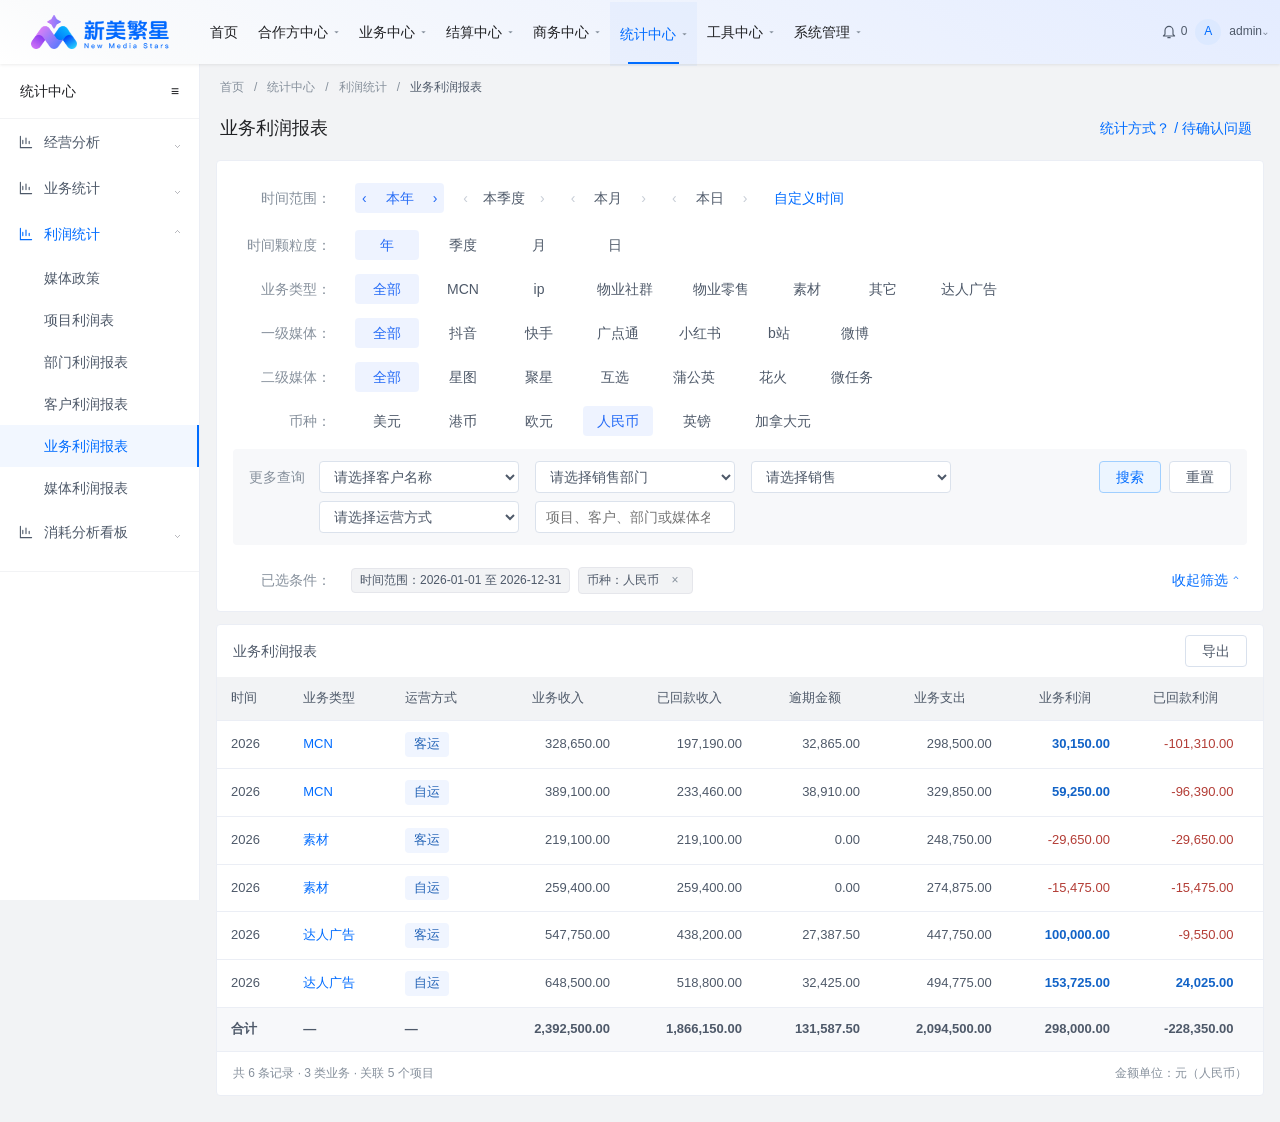
==== profit-business.html @ 264eed85 "Add files via upload" ====
<!DOCTYPE html>
<html lang="zh-CN"><head><meta charset="UTF-8"><meta name="viewport" content="width=device-width,initial-scale=1"><title>新美繁星 · 业务利润报表</title>
<style>
:root{--blue:#006cff;--ink:#24324a;--muted:#65758b;--line:#e5eaf2;--bg:#f4f6fa}*{box-sizing:border-box}body{margin:0;background:var(--bg);color:var(--ink);font:14px/1.6 'Microsoft YaHei',sans-serif}button,input,select{font:inherit}button{cursor:pointer}button:focus-visible,input:focus-visible,select:focus-visible{outline:3px solid #8bbaff;outline-offset:2px}header{height:64px;background:white;border-bottom:1px solid var(--line);display:flex;align-items:center;justify-content:space-between;padding:0 28px}.brand{font-size:20px;font-weight:700}.brand b{color:var(--blue)}.small{color:var(--muted);font-size:12px}.layout{display:flex;min-height:calc(100vh - 64px)}aside{width:190px;background:white;border-right:1px solid var(--line);padding:24px 14px;flex-shrink:0}.nav{padding:13px 16px;color:var(--muted);margin:5px 0}.nav.active{background:#edf4ff;color:var(--blue);border-radius:6px;font-weight:600}main{padding:24px 28px;min-width:0;flex:1}.heading{display:flex;justify-content:space-between;align-items:center;margin-bottom:18px}h1{font-size:24px;margin:2px 0}h2{font-size:16px;margin:0}.button{min-height:44px;padding:8px 18px;border:1px solid #d9e1ed;background:white;border-radius:6px;color:var(--ink)}.primary{background:var(--blue);color:white;border-color:var(--blue)}.badge{background:#edf4ff;color:#145dba;padding:3px 10px;border-radius:4px;font-size:12px}.panel{background:white;border:1px solid var(--line);border-radius:8px;margin-bottom:18px}.filters{padding:20px;display:flex;flex-wrap:wrap;gap:16px;align-items:end}label.field{display:grid;gap:6px;color:var(--muted);font-size:12px}input,select{height:42px;border:1px solid #dbe2ec;border-radius:5px;background:white;padding:0 10px;color:var(--ink);min-width:130px}input[type=search]{width:210px}.notice{display:flex;justify-content:space-between;gap:16px;align-items:center;background:#fff9eb;border:1px solid #f0dfb5;padding:12px 18px;border-radius:6px;margin-bottom:18px;color:#79541a}.link{color:var(--blue);border:0;background:none;padding:8px;min-height:44px}.cards{display:grid;grid-template-columns:repeat(4,1fr);gap:16px;margin-bottom:20px}.card{padding:18px 20px;background:white;border:1px solid var(--line);border-radius:8px}.card .value{font-size:25px;font-weight:650;margin:8px 0;font-variant-numeric:tabular-nums}.card:nth-child(3){border-top:3px solid var(--blue)}.card:nth-child(3) .value{color:var(--blue)}.tabs{display:flex;gap:24px;padding:0 20px;border-bottom:1px solid var(--line);overflow:auto}.tab{border:0;background:none;white-space:nowrap;padding:15px 2px;min-height:50px;color:var(--muted);border-bottom:3px solid transparent}.tab.active{color:var(--blue);border-bottom-color:var(--blue);font-weight:600}.tools{padding:16px 20px;display:flex;justify-content:space-between;align-items:center;gap:16px}.tools label{display:inline-flex;align-items:center;gap:7px}.tools input{min-width:0;height:auto}.scroll{overflow:auto;max-height:570px}table{border-collapse:separate;border-spacing:0;width:100%;white-space:nowrap;font-size:13px}th,td{padding:15px 16px;border-bottom:1px solid var(--line);text-align:right}th{background:#f7f9fc;color:#52627a;font-weight:500}thead tr:first-child th{text-align:center}th.ident,td.ident{text-align:left}thead{position:sticky;top:0;z-index:2}tbody tr:hover td{background:#f6faff}tfoot td{background:#edf4ff;font-weight:600}.profit{color:#1263c7;font-weight:600}.negative{color:#b33d36}.foot{padding:15px 20px;display:flex;justify-content:space-between;color:var(--muted);font-size:12px}.explain{font-size:12px;color:var(--muted);margin:12px 0}dialog{border:0;border-radius:12px;padding:0;width:min(760px,94vw);max-height:85vh;box-shadow:0 20px 80px #14264140}dialog::backdrop{background:#182b4655}.dialoghead{display:flex;justify-content:space-between;align-items:center;padding:18px 24px;border-bottom:1px solid var(--line)}.dialogbody{padding:20px 24px}.question{padding:14px 0;border-bottom:1px solid var(--line)}.question b{display:block;margin-bottom:5px}.detailgrid{display:grid;grid-template-columns:1fr 1fr;gap:12px}.detailrow{display:flex;justify-content:space-between;border-bottom:1px solid var(--line);padding:9px 0}.toast{position:fixed;bottom:24px;left:50%;transform:translateX(-50%);padding:12px 24px;background:#24324a;color:white;border-radius:8px;display:none;z-index:20}@media(max-width:1000px){aside{display:none}main{padding:18px}.cards{grid-template-columns:repeat(2,1fr)}.tools{flex-wrap:wrap}}@media(max-width:550px){header{padding:0 16px}.heading{align-items:start;gap:10px}.cards{gap:8px}.card{padding:12px}.card .value{font-size:20px}.filters .field{width:100%}input[type=search]{width:100%}.notice{align-items:start}.detailgrid{grid-template-columns:1fr}.tabs{gap:18px}}

/* 与现有业务管理报表一致的紧凑筛选与表格布局 */
:root{--ink:#4e5969;--muted:#86909c;--bg:#f2f3f5;--line:#ebeef5}header{height:58px;padding:0 22px}.brand{font-size:19px}.topnav{display:flex;gap:26px;margin-left:40px;flex:1;font-size:14px;color:#4e5969}.topnav .chosen{color:#006cff}.layout{min-height:calc(100vh - 58px)}aside{width:174px;padding:18px 8px}.nav{margin:1px 0;padding:10px 16px;border-radius:0}.nav.active{border-radius:3px}.small{font-size:12px}main{padding:14px 16px}.heading{margin-bottom:12px;padding:0 4px}.heading h1{font-size:18px;font-weight:500;color:#202124}.heading .small:last-child{display:none}.button{min-height:32px;height:32px;padding:4px 16px;border-radius:4px;font-size:14px}.primary{background:#ecf5ff;color:#006cff;border-color:#a0cfff}.panel{border-radius:4px;box-shadow:none;margin-bottom:12px}.notice,.cards{display:none}.filters{display:block;padding:18px 16px 0}.filter-row{display:flex;align-items:center;min-height:32px;margin-bottom:12px;gap:12px}.filter-label{width:110px;text-align:right;padding-right:12px;flex-shrink:0;color:#86909c;font-size:14px}.filter-group{display:flex;flex-wrap:wrap;gap:12px;align-items:center}.choice{min-width:64px;border:0;border-radius:4px;padding:3px 14px;min-height:30px;background:transparent;color:#4e5969}.choice.active{background:#256bf614;color:#256bf6}.choice:hover{background:#f0f4fa}.choice:disabled{color:#b8bec8;cursor:not-allowed}.range-item{display:inline-flex;border-radius:4px;align-items:center}.range-item.active{background:#256bf614}.range-item .choice{padding:3px 8px;min-width:52px;background:none}.arrow{border:0;background:none;color:#256bf6;padding:3px 7px;min-height:30px}.arrow:disabled{color:#c7cdd6;cursor:not-allowed}.custom{display:flex;align-items:center;gap:10px}.custom input{min-width:0;width:146px;height:32px}.more-search{padding:12px 16px;background:#f7f8fa;display:flex;gap:14px;align-items:start;border-radius:4px;margin-top:4px}.more-title{white-space:nowrap;color:#86909c;padding-top:5px}.more-fields{display:flex;flex-wrap:wrap;gap:8px 16px;flex:1}.more-fields select,.more-fields input{width:200px;height:32px;min-width:0;font-size:14px;border-radius:4px}.more-fields .field{gap:0}.more-fields .field>span{position:absolute;width:1px;height:1px;overflow:hidden;clip-path:inset(50%)}.more-actions{display:flex;gap:8px}.selected{display:flex;justify-content:space-between;align-items:center;padding:12px 0;margin-top:4px;gap:16px}.selected-tags{display:flex;align-items:center;flex-wrap:wrap;gap:8px}.tag{background:#f2f3f5;border:1px solid #e5e6eb;border-radius:4px;padding:2px 8px;font-size:12px;color:#4e5969}.tag button{background:none;border:0;color:#86909c;margin-left:6px}.tabs{padding:0 16px;gap:28px}.tab{font-size:14px;padding:10px 0;min-height:42px;border-bottom-width:2px}.tools{padding:10px 16px}.tools h2{font-size:14px;font-weight:500}.tools label{font-size:13px}.table-actions{display:flex;gap:16px;align-items:center}.tools .small{display:none}th,td{padding:11px 14px;font-size:13px}th{background:#f7f8fa;color:#4e5969}thead tr:first-child th{background:#f2f3f5}tfoot td{background:#f7f8fa;color:#4e5969}td .link{min-height:24px;padding:0}.scroll{max-height:600px}.foot{padding:12px 16px}.explain{margin:8px 2px}.link{min-height:32px}.currency-note{font-size:12px;color:#86909c}.hidden,[hidden]{display:none!important}@media(max-width:1150px){.topnav{gap:14px;margin-left:24px}.more-search{flex-wrap:wrap}.more-actions{margin-left:auto}}@media(max-width:800px){.topnav{display:none}.filter-label{width:96px}.filter-row{align-items:start}.more-search{display:block}.more-fields{margin:8px 0}.selected{align-items:start}.custom{flex-wrap:wrap}.tools{align-items:start}.table-actions{flex-wrap:wrap;gap:8px}}@media(max-width:550px){main{padding:10px}.filter-label{width:82px;padding-right:0}.filter-group{gap:5px}.choice{padding:3px 8px;min-width:54px}.more-fields .field{width:100%}.more-fields input,.more-fields select{width:100%}.selected .filter-label{display:none}.selected{gap:5px}.heading h1{font-size:18px}}


#table th:nth-child(1),#table th:nth-child(2),#table td:nth-child(1),#table td:nth-child(2){text-align:left}#table th:last-child,#table td:last-child{text-align:center}#table{min-width:980px}.more-menu{display:inline-block;text-align:left}.more-menu summary{color:#006cff;cursor:pointer;list-style:none;padding:4px 8px;border-radius:4px}.more-menu summary::-webkit-details-marker{display:none}.more-menu[open]{background:#f0f5ff;border-radius:4px}.more-menu .link{display:block;padding:6px 12px;background:white;border:1px solid #dce5f1;border-radius:4px;white-space:nowrap}.more-menu summary:focus-visible{outline:2px solid #006cff}.estimate{color:#86909c}#drawer{position:fixed;inset:0 0 0 auto;margin:0;width:min(760px,100vw);height:100dvh;max-height:100dvh;border-radius:0;overflow:auto;animation:slide-in .2s ease-out}#drawer .dialoghead{position:sticky;top:0;background:white;z-index:2;padding:20px 24px}#drawer-project{margin-top:5px}.drawer-body{padding:24px}.drawer-summary{display:grid;grid-template-columns:repeat(3,1fr);gap:16px;background:#f7f8fa;border-radius:4px;padding:18px;margin-bottom:24px}.drawer-summary strong{display:block;font-size:21px;margin-top:8px;font-variant-numeric:tabular-nums}.chart-title{display:flex;justify-content:space-between;align-items:center;margin-bottom:16px}.legend{font-size:12px;color:#65758b;display:flex;gap:12px}.legend i{display:inline-block;width:8px;height:8px;border-radius:2px;background:#006cff;margin-right:5px}.legend i.loss{background:#ce635c}.chart-frame{border:1px solid #ebeef5;border-radius:4px;padding:14px 8px;background:white}svg.chart{display:block;width:100%;height:auto}.media-table{margin-top:22px}.media-table th,.media-table td{padding:12px 8px;font-size:12px}.media-table th:first-child,.media-table td:first-child{text-align:left}.drawer-note{font-size:12px;color:#86909c;margin:12px 0 0}@keyframes slide-in{from{transform:translateX(30px);opacity:0}to{transform:translateX(0);opacity:1}}@media(prefers-reduced-motion:reduce){#drawer{animation:none}}@media(max-width:550px){.drawer-body{padding:16px}.drawer-summary{gap:8px;padding:12px}.drawer-summary strong{font-size:17px}.legend{gap:6px}.media-table{overflow:auto}}

.distribution-controls{display:flex;flex-wrap:wrap;align-items:center;justify-content:space-between;gap:16px;margin-bottom:22px}.distribution-segment{display:flex;border:1px solid #dce3ed;border-radius:4px;overflow:hidden}.distribution-segment button{border:0;background:white;color:#4e5969;padding:7px 16px;min-height:36px}.distribution-segment button+button{border-left:1px solid #dce3ed}.distribution-segment button.active{background:#ecf5ff;color:#006cff}.distribution-segment button:hover{background:#f3f7fc}.dimension-label{font-size:12px;color:#86909c;margin-bottom:6px}.project-link{color:#006cff;text-decoration:none;cursor:pointer}.project-link:hover{text-decoration:underline}.project-link:focus-visible{outline:2px solid #006cff;outline-offset:3px;border-radius:2px}.report-nav{display:block;text-decoration:none}.report-nav:hover{background:#f2f6fc;color:#006cff}.drawer-summary{grid-template-columns:repeat(4,1fr)}@media(max-width:650px){.drawer-summary{grid-template-columns:repeat(2,1fr)}} .project-status{display:inline-block;padding:2px 8px;border-radius:4px;font-size:12px}.project-status.ongoing{background:#edf4ff;color:#1762c6}.project-status.done{background:#eaf6ef;color:#267446}#table{min-width:1250px}
/* 复刻现有系统：顶部混合导航与统计中心树形侧栏 */
header{height:64px;padding:0;position:sticky;top:0;z-index:10;background:linear-gradient(208deg,#e4ecff,#fafbfc 90%,#fff);box-shadow:0 1px 3px #00000014;border:0}.original-logo{width:200px;flex-shrink:0;display:flex;justify-content:center;align-items:center;padding:15px 26px}.original-logo img{width:148px;max-height:34px;object-fit:contain}.original-topnav{height:64px;display:flex;align-items:stretch;gap:0;flex:1;min-width:0;overflow:visible}.topitem{position:relative;flex-shrink:0}.toptrigger{font-size:14px;font-weight:500;color:#202124;border:0;background:none;height:64px;padding:0 14px;display:flex;align-items:center;gap:6px;white-space:nowrap}.toptrigger:hover{color:#006cff}.topitem.selected .toptrigger{color:#006cff;background:#006cff0a}.topitem.selected:after{content:'';position:absolute;bottom:0;left:18px;right:18px;height:2px;background:#006cff}.topcaret{font-size:10px;color:#86909c}.topdropdown{display:none;position:absolute;top:64px;left:0;width:200px;padding:8px;background:white;border:1px solid #ebeef5;border-radius:4px;box-shadow:0 6px 18px #20304a14;z-index:12}.topitem:focus-within .topdropdown,.topitem:hover .topdropdown{display:block}.topdropdown a{display:block;text-decoration:none;padding:9px 12px;color:#4e5969}.topdropdown a:hover{color:#006cff;background:#edf4ff}.topdropdown .small{padding:6px 12px}.header-tools{display:flex;align-items:center;gap:14px;padding:0 20px;font-size:12px;white-space:nowrap;color:#4e5969}.panorama{padding:5px 10px;border:1px solid #cbd8ef;border-radius:4px;background:#ffffff70;color:#4e5969}.avatar{display:inline-flex;align-items:center;justify-content:center;border-radius:50%;width:26px;height:26px;background:#dce9ff;color:#006cff}.layout{min-height:calc(100vh - 64px)}aside{width:200px;padding:0;background:#fff;border-right:1px solid #ebeef5;position:sticky;top:64px;align-self:flex-start;height:calc(100vh - 64px);overflow:auto}.sidebar-context{padding:16px 20px;font-size:14px;color:#202124;border-bottom:1px solid #f2f3f5;display:flex;justify-content:space-between;align-items:center}.sidegroup{margin:0}.sidegroup>summary{list-style:none;padding:0 18px;height:46px;display:flex;align-items:center;gap:10px;font-size:14px;color:#4e5969;cursor:pointer}.sidegroup>summary::-webkit-details-marker{display:none}.sidegroup>summary:after{content:'⌄';margin-left:auto;color:#b9babf;font-size:16px}.sidegroup[open]>summary:after{content:'⌃'}.sidegroup>summary:hover{background:#f7f8fa}.sidegroup.profit-group>summary{color:#006cff}.sidegroup .nav{display:block;margin:0;border-radius:0;padding:0 12px 0 44px;height:42px;line-height:42px;font-size:14px;font-weight:400;text-decoration:none;color:#4e5969}.sidegroup .nav.active{color:#006cff;background:#006cff0d;border-right:2px solid #006cff}.sidegroup .nav:hover{color:#006cff;background:#f5f8ff}.side-bottom{padding:12px 20px;font-size:12px;color:#86909c;border-top:1px solid #f2f3f5;margin-top:16px}.breadcrumb-strip{display:flex;align-items:center;gap:10px;font-size:12px;color:#86909c;margin-bottom:12px;padding:0 4px}.breadcrumb-strip b{font-weight:400;color:#4e5969}.workspace-tab{background:white;border:1px solid #ebeef5;border-radius:4px;padding:6px 14px;margin-bottom:14px;font-size:13px;color:#006cff;display:inline-block}.heading .small:first-child{display:none}@media(max-width:1350px){.header-tools .panorama{display:none}.toptrigger{padding:0 10px}.header-tools{padding:0 12px;gap:8px}}@media(max-width:1050px){.header-tools{display:none}.original-logo{width:174px;padding:12px}.original-logo img{width:138px}.toptrigger{padding:0 8px}aside{width:180px}}@media(max-width:800px){aside{display:none}.original-topnav{overflow-x:auto}.topdropdown{display:none!important}.original-logo{width:150px}.toptrigger{padding:0 12px}}
.chart-title{flex-wrap:wrap;gap:10px}.legend{flex-wrap:wrap}.chart-frame{overflow-x:auto}.chart-frame .chart{min-width:630px}.source-tabs{display:flex;gap:24px;border-bottom:1px solid #ebeef5;margin:0 0 20px}.source-tabs button{background:none;border:0;border-bottom:2px solid transparent;padding:12px 2px;color:#65758b;cursor:pointer}.source-tabs button.active{color:#006cff;border-bottom-color:#006cff}.source-summary{display:flex;flex-wrap:wrap;gap:16px;padding:14px 16px;background:#f7f8fa;margin-bottom:16px;font-size:13px}.source-summary b{margin-left:8px;font-variant-numeric:tabular-nums}.source-table-wrap{overflow:auto;max-height:540px}.source-table{min-width:850px}.source-table th,.source-table td{padding:12px 10px;text-align:left}.source-table th:nth-last-child(-n+2),.source-table td:nth-last-child(-n+2){text-align:right}.source-table thead{position:sticky;top:0;z-index:1}.source-table .small{margin-top:3px}.operation-tag{display:inline-block;padding:2px 9px;border-radius:4px;background:#f0f5ff;color:#2464b7}#table th:nth-child(3),#table td:nth-child(3){text-align:left}</style></head><body>
<header><a class="original-logo" href="profit-project.html" aria-label="新美繁星"><img src="[data-uri]" alt="新美繁星"></a><nav class="original-topnav" aria-label="一级导航"><div class="topitem"><button type="button" class="toptrigger">首页</button></div><div class="topitem"><button type="button" class="toptrigger">合作方中心<span class="topcaret">▾</span></button></div><div class="topitem"><button type="button" class="toptrigger">业务中心<span class="topcaret">▾</span></button></div><div class="topitem"><button type="button" class="toptrigger">结算中心<span class="topcaret">▾</span></button></div><div class="topitem"><button type="button" class="toptrigger">商务中心<span class="topcaret">▾</span></button></div><div class="topitem selected"><button type="button" class="toptrigger" aria-current="true">统计中心<span class="topcaret">▾</span></button><div class="topdropdown"><div class="small">利润统计</div><a href="media-policy.html">媒体政策</a><a href="profit-project.html">项目利润表</a><a href="profit-department.html">部门利润报表</a><a href="profit-business.html">业务利润报表</a><a href="profit-media.html">媒体利润报表</a></div></div><div class="topitem"><button type="button" class="toptrigger">工具中心<span class="topcaret">▾</span></button></div><div class="topitem"><button type="button" class="toptrigger">系统管理<span class="topcaret">▾</span></button></div></nav><div class="header-tools"><span class="panorama">客户全周期全景</span><span aria-label="通知"><svg width="16" height="16" viewBox="0 0 20 20" aria-hidden="true" style="vertical-align:middle"><path d="M5 13V8a5 5 0 0 1 10 0v5l2 2H3l2-2m3 4h4" fill="none" stroke="currentColor" stroke-width="1.4" stroke-linejoin="round"/></svg> 0</span><span class="avatar">A</span><span>admin⌄</span></div></header>
<div class="layout"><aside aria-label="统计中心菜单"><div class="sidebar-context">统计中心<span>≡</span></div><details class="sidegroup"><summary><svg viewBox="0 0 20 20" width="16" height="16" aria-hidden="true"><path d="M3 3v14h14M6 12V8m4 4V5m4 7V9" fill="none" stroke="currentColor" stroke-width="1.4" stroke-linecap="round"/></svg>经营分析</summary><span class="nav">业务管理报表</span><span class="nav">应收统计报表</span><span class="nav">应付统计报表</span><span class="nav">欠款统计报表</span><span class="nav">回款健康统计</span><span class="nav">逾期报表统计</span><span class="nav">业绩报表统计</span></details><details class="sidegroup"><summary><svg viewBox="0 0 20 20" width="16" height="16" aria-hidden="true"><path d="M3 3v14h14M6 12V8m4 4V5m4 7V9" fill="none" stroke="currentColor" stroke-width="1.4" stroke-linecap="round"/></svg>业务统计</summary><span class="nav">业务统计</span></details><details class="sidegroup profit-group" open><summary><svg viewBox="0 0 20 20" width="16" height="16" aria-hidden="true"><path d="M3 3v14h14M6 12V8m4 4V5m4 7V9" fill="none" stroke="currentColor" stroke-width="1.4" stroke-linecap="round"/></svg>利润统计</summary><a class="nav report-nav" href="media-policy.html">媒体政策</a><a class="nav report-nav" href="profit-project.html">项目利润表</a><a class="nav report-nav" href="profit-department.html">部门利润报表</a><a class="nav report-nav" href="profit-customer.html">客户利润报表</a><a class="nav report-nav active" href="profit-business.html" aria-current="page">业务利润报表</a><a class="nav report-nav" href="profit-media.html">媒体利润报表</a></details><details class="sidegroup"><summary><svg viewBox="0 0 20 20" width="16" height="16" aria-hidden="true"><path d="M3 3v14h14M6 12V8m4 4V5m4 7V9" fill="none" stroke="currentColor" stroke-width="1.4" stroke-linecap="round"/></svg>消耗分析看板</summary></details><div class="side-bottom"></div></aside>
<main><div class="breadcrumb-strip"><span>首页</span><span>/</span><span>统计中心</span><span>/</span><span>利润统计</span><span>/</span><b>业务利润报表</b></div><div class="heading"><div><div class="small">统计中心 / 利润统计 / 业务利润报表</div><h1>业务利润报表</h1><div class="small">从项目到经营维度，查看收入、成本与利润贡献</div></div><button class="link" id="questions">统计方式？ / 待确认问题</button></div>
<form class="panel filters" id="filters">
<div id="filter-content">
<div class="filter-row"><span class="filter-label">时间范围：</span><div class="filter-group" id="ranges"></div><div class="custom"><button type="button" class="link" id="custom-toggle">自定义时间</button><div id="custom-dates" hidden><input type="date" id="start" aria-label="开始日期"> 至 <input type="date" id="end" aria-label="结束日期"></div></div></div>
<div class="filter-row"><span class="filter-label">时间颗粒度：</span><div class="filter-group" id="grains"></div></div>
<div class="filter-row"><span class="filter-label">业务类型：</span><div class="filter-group" id="business-choices"></div></div>
<div class="filter-row"><span class="filter-label">一级媒体：</span><div class="filter-group" id="media-choices"></div></div><div class="filter-row"><span class="filter-label">二级媒体：</span><div class="filter-group" id="submedia-choices"></div></div>
<div class="filter-row"><span class="filter-label">币种：</span><div class="filter-group" id="currency-choices"></div></div>
<div class="more-search"><span class="more-title">更多查询</span><div class="more-fields">
<label class="field"><span>客户名称</span><select id="client" aria-label="客户名称"><option value="">请选择客户名称</option><option>星禾美妆</option><option>云川食品</option><option>悦享生活</option></select></label>
<label class="field"><span>销售部门</span><select id="department" aria-label="销售部门"><option value="全部部门">请选择销售部门</option><option>品牌一部</option><option>品牌二部</option></select></label>
<label class="field"><span>销售</span><select id="sales" aria-label="销售"><option value="全部销售">请选择销售</option><option>张敏</option><option>李晨</option><option>王悦</option></select></label>
<label class="field"><span>运营方式</span><select id="operation" aria-label="运营方式"><option value="全部方式">请选择运营方式</option><option>自运</option><option>客运</option></select></label>
<label class="field"><span>名称搜索</span><input type="search" id="keyword" placeholder="项目、客户、部门或媒体名称" aria-label="名称搜索"></label>
</div><div class="more-actions"><button class="button primary" type="submit">搜索</button><button class="button" type="reset">重置</button></div></div>
</div><div class="selected"><div class="selected-tags" id="selected-tags"></div><button class="link" id="collapse" type="button" aria-expanded="true">收起筛选 ⌃</button></div>
</form>

<section class="panel"><div class="tools"><h2>业务利润报表</h2><button class="button" id="export">导出</button></div><div class="scroll" tabindex="0" aria-label="业务利润报表"><table id="table"></table></div><div class="foot"><span id="count"></span><span>金额单位：元（人民币）</span></div></section>
</main></div>
<dialog id="dialog"><div class="dialoghead"><h2 id="dialogtitle"></h2><button class="button" id="close">关闭</button></div><div class="dialogbody" id="dialogbody"></div></dialog><div class="toast" id="toast" role="status"></div>
<dialog id="drawer" aria-labelledby="drawer-title"><div class="dialoghead"><div><h2 id="drawer-title">业务分布分析</h2><div id="drawer-project" class="small"></div></div><button class="button" id="drawer-close" autofocus>关闭</button></div><div id="drawer-content" class="drawer-body"></div></dialog>
<script>
const $=id=>document.getElementById(id), money=n=>n.toLocaleString('zh-CN',{minimumFractionDigits:2,maximumFractionDigits:2});
const incomeNames=['客户充值','达人返点','媒体返点','其他收入'],costNames=['媒体成本','水下下单','客户营销费','投流成本','其他成本'];
const data=[
{id:'XM202609001',name:'秋季新品种草项目',client:'星禾美妆',sales:'张敏',dept:'品牌一部',business:'达人广告',op:'自运',media:'小红书',month:'2026-09',inc:[500000,20000,15000,5000],refund:10000,cost:[340000,45000,20000,35000,5000]},
{id:'XM202609002',name:'品牌直播推广项目',client:'云川食品',sales:'李晨',dept:'品牌一部',business:'达人广告',op:'客运',media:'抖音',month:'2026-09',inc:[800000,35000,24000,6000],refund:20000,cost:[670000,30000,24000,10000,8000]},
{id:'XM202609003',name:'城市生活推广项目',client:'悦享生活',sales:'王悦',dept:'品牌二部',business:'达人广告',op:'自运',media:'抖音',month:'2026-09',inc:[300000,12000,9000,2000],refund:0,cost:[220000,18000,10000,40000,3000]},
{id:'XM202609004',name:'双节内容合作项目',client:'星禾美妆',sales:'张敏',dept:'品牌一部',business:'达人广告',op:'客运',media:'快手',month:'2026-09',inc:[250000,8000,7500,0],refund:15000,cost:[215000,18000,9000,5000,6000]},
{id:'XM202608005',name:'夏日品牌推广项目',client:'云川食品',sales:'李晨',dept:'品牌一部',business:'达人广告',op:'自运',media:'小红书',month:'2026-08',inc:[420000,16000,10000,3000],refund:5000,cost:[290000,24000,15000,30000,4500]}];
const report={"kind":"business","label":"业务","key":"business","title":"业务利润报表","dimensions":[["id","项目"],["media","媒体"],["client","客户"]]};
let current=[],filtered=[],drawerTrigger=null;
const expectedRates=[0.18,0.15,0.12,0.10,0.20];
const mediaTree={'抖音':'星图','快手':'聚星','广点通':'互选','小红书':'蒲公英','b站':'花火','微博':'微任务'};
const state={range:'year',offset:0,grain:'年',business:'全部',media:'全部',submedia:'全部',currency:'人民币'};
const anchor=new Date(2026,9,12);
const dateString=d=>d.getFullYear()+'-'+String(d.getMonth()+1).padStart(2,'0')+'-'+String(d.getDate()).padStart(2,'0');
function setRange(){let y=anchor.getFullYear(),m=anchor.getMonth(),o=state.offset,a,b;if(state.range==='year'){a=new Date(y+o,0,1);b=new Date(y+o,11,31)}else if(state.range==='quarter'){a=new Date(y,Math.floor(m/3)*3+o*3,1);b=new Date(a.getFullYear(),a.getMonth()+3,0)}else if(state.range==='month'){a=new Date(y,m+o,1);b=new Date(a.getFullYear(),a.getMonth()+1,0)}else if(state.range==='day'){a=new Date(y,m,anchor.getDate()+o);b=a}else{return} $('start').value=dateString(a);$('end').value=dateString(b)}
function period(r){const d=r.date;return state.grain==='年'?d.slice(0,4):state.grain==='季度'?d.slice(0,4)+'-Q'+Math.ceil(Number(d.slice(5,7))/3):state.grain==='日'?d:d.slice(0,7)}
data.forEach((r,i)=>{r.date=r.month+'-'+String([5,12,18,25,16][i]).padStart(2,'0');r.expected=expectedRates[i]});
// 每个项目有多媒体业务明细；分类金额分配后与项目总额一致。
const transactions=data.flatMap(r=>[r.media,...['小红书','抖音','快手'].filter(m=>m!==r.media)].map((media,i)=>({...r,media,business:['达人广告','MCN','素材'][i],inc:r.inc.map(v=>Math.round(v*[.5,.3,.2][i]*100)/100),refund:Math.round(r.refund*[.5,.3,.2][i]*100)/100,cost:r.cost.map(v=>Math.round(v*[.45,.3,.25][i]*100)/100)})));


const esc=s=>String(s).replace(/[&<>"']/g,c=>({'&':'&amp;','<':'&lt;','>':'&gt;','"':'&quot;',"'":'&#39;'}[c]));
// 已回款收入为演示金额，按业务明细归集，不影响利润口径。
transactions.forEach((r,i)=>r.received=Math.round((r.inc.reduce((a,b)=>a+b,0)-r.refund)*[.8,.6,1][i%3]*100)/100);
transactions.forEach(r=>{r.overdue=Math.round(((r.inc.reduce((a,b)=>a+b,0)-r.refund)-r.received)*.25*100)/100;r.collectedProfit=Math.round((r.received-r.cost.reduce((a,b)=>a+b,0))*100)/100;r.status=['XM202609002','XM202608005'].includes(r.id)?'已完成':'进行中'});
function total(rows){const r={inc:[0,0,0,0],cost:[0,0,0,0,0],refund:0};rows.forEach(a=>{a.inc.forEach((v,i)=>r.inc[i]+=v);a.cost.forEach((v,i)=>r.cost[i]+=v);r.refund+=a.refund});r.received=rows.reduce((sum,a)=>sum+a.received,0);r.overdue=rows.reduce((n,a)=>n+a.overdue,0);r.collectedProfit=rows.reduce((n,a)=>n+a.collectedProfit,0);r.mediaRebate=rows.reduce((n,a)=>n+a.inc[2],0);r.revenue=r.inc.reduce((a,b)=>a+b,0)-r.refund;r.expense=r.cost.reduce((a,b)=>a+b,0);r.profit=r.revenue-r.expense;r.rate=r.revenue?r.profit/r.revenue:null;r.expected=r.revenue?rows.reduce((sum,x)=>sum+(x.inc.reduce((a,b)=>a+b,0)-x.refund)*x.expected,0)/r.revenue:null;return r}
const headers=['时间','业务类型','运营方式',report.label+'收入','已回款收入','逾期金额',report.label+'支出',report.label+'利润','已回款利润','实际利润率','更多'];
const percent=n=>n===null?'—':(n*100).toFixed(2)+'%';
function render(){filtered=transactions.filter(r=>r.date>=$('start').value&&r.date<=$('end').value&&(state.business==='全部'||r.business===state.business)&&(state.media==='全部'||r.media===state.media)&&(state.submedia==='全部'||mediaTree[r.media]===state.submedia)&&state.currency==='人民币'&&(!$('client').value||r.client===$('client').value)&&($('department').value==='全部部门'||r.dept===$('department').value)&&($('sales').value==='全部销售'||r.sales===$('sales').value)&&($('operation').value==='全部方式'||r.op===$('operation').value)&&[r.id,r.name,r.client,r.dept,r.media].some(x=>x.includes($('keyword').value.trim())));
const groups=new Map();filtered.forEach(r=>{const key=JSON.stringify([period(r),r.business,r.op]);if(!groups.has(key))groups.set(key,[]);groups.get(key).push(r)});current=[...groups.values()].map(rows=>({...rows[0],id:rows[0].business+'-'+rows[0].op,name:rows[0].business,period:period(rows[0]),...total(rows),rows})).sort((a,b)=>b.period.localeCompare(a.period)||a.id.localeCompare(b.id));const t=total(filtered);
$('table').innerHTML=`<thead><tr>${headers.map(x=>`<th scope="col">${x}</th>`).join('')}</tr></thead><tbody>${current.length?current.map((r,i)=>`<tr><td>${r.period}</td><td><a class="project-link" href="#/${report.kind}/detail/${encodeURIComponent(r.id)}" aria-label="查看${report.label}：${esc(r.name)}">${esc(r.name)}</a></td><td><span class="operation-tag">${r.op}</span></td><td>${money(r.revenue)}</td><td>${money(r.received)}</td><td>${money(r.overdue)}</td><td>${money(r.expense)}</td><td class="${r.profit<0?'negative':'profit'}">${money(r.profit)}</td><td class="${r.collectedProfit<0?'negative':'profit'}">${money(r.collectedProfit)}</td><td class="${r.rate<0?'negative':''}">${percent(r.rate)}</td><td><button class="link" data-distribution="${i}">利润分布</button></td></tr>`).join(''):`<tr><td colspan="${headers.length}" style="text-align:center;padding:48px">没有符合条件的业务，请调整筛选条件。</td></tr>`}</tbody><tfoot><tr><td>合计</td><td>—</td><td>—</td><td>${money(t.revenue)}</td><td>${money(t.received)}</td><td>${money(t.overdue)}</td><td>${money(t.expense)}</td><td>${money(t.profit)}</td><td>${money(t.collectedProfit)}</td><td>${percent(t.rate)}</td><td>—</td></tr></tfoot>`;
$('count').textContent=`共 ${current.length} 条记录 · ${new Set(filtered.map(r=>r[report.key])).size} 类业务 · 关联 ${new Set(filtered.map(r=>r.id)).size} 个项目`;
$('table').querySelectorAll('[data-distribution]').forEach(b=>b.onclick=()=>{drawerTrigger=b;showDistribution(current[Number(b.dataset.distribution)])});
}
let drawerRecord=null,drawerDimension='media',drawerMetric='profit';
const metrics={profit:'利润',revenue:'收入',expense:'成本'};
function distribution(r,dimension=report.dimensions[0][0]){const groups=new Map();r.rows.forEach(x=>{const key=x[dimension];if(!groups.has(key))groups.set(key,[]);groups.get(key).push(x)});return [...groups].map(([label,rows])=>({label:dimension==='id'?rows[0].name:label,...total(rows)}))}
function showDistribution(r){sourceTab='distribution';drawerRecord=r;drawerDimension=report.dimensions[0][0];drawerMetric='profit';renderDistribution();$('drawer').showModal()}

let sourceTab='distribution';
function sourceRecords(record){const income=[],cost=[];record.rows.forEach(x=>{const suffix=x.id.replace('XM','')+'-'+Object.keys(mediaTree).indexOf(x.media),media=x.media+'-'+mediaTree[x.media];const push=(arr,type,party,name,prefix,amount,refund=0)=>{if(amount===0&&refund===0)return;arr.push({type,party,name,document:prefix+suffix,date:x.date,amount,refund})};push(income,'销售单充值','客户',x.client,'SA',x.inc[0],x.refund);push(income,'达人返点','达人','星禾达人工作室','DR',x.inc[1]);push(income,'媒体返点','媒体',media,'MT',x.inc[2]);const supplier=Math.round(x.inc[3]*50)/100;push(income,'供应商返点','供应商','星河内容供应商','GY',supplier);push(income,'其他收入','客户',x.client,'SR',x.inc[3]-supplier);push(cost,'消耗','媒体',media,'XH',x.cost[0]);push(cost,'采购成本','供应商','星河内容供应商','CG',x.cost[1]);push(cost,'项目报销','员工',x.sales,'BX',x.cost[2]);push(cost,'消耗','媒体',media,'TL',x.cost[3]);push(cost,'项目报销','员工',x.sales,'BXQT',x.cost[4])});return {income,cost}}
function sourceTable(rows,kind){const income=kind==='income',gross=rows.reduce((s,x)=>s+x.amount,0),refund=rows.reduce((s,x)=>s+x.refund,0);return `<div class="source-summary"><span>${income?'收入':'成本'}金额 <b>${money(gross)}</b></span>${income?`<span>退款金额 <b>${money(refund)}</b></span>`:''}${income?`<span>净收入 <b>${money(gross-refund)}</b></span>`:''}</div><div class="source-table-wrap" tabindex="0" aria-label="${income?'收入':'成本'}来源明细"><table class="source-table"><thead><tr><th>${income?'收入':'成本'}类型</th><th>交易对象</th><th>名称</th><th>来源单据</th><th>${income?'收入':'成本'}金额</th>${income?'<th>退款金额</th>':''}</tr></thead><tbody>${rows.length?rows.map(x=>`<tr><td>${esc(x.type)}</td><td>${esc(x.party)}</td><td>${esc(x.name)}</td><td><a class="project-link" href="#/source/${encodeURIComponent(x.document)}">${esc(x.document)}</a><div class="small">${x.date}</div></td><td>${money(x.amount)}</td>${income?`<td>${money(x.refund)}</td>`:''}</tr>`).join(''):'<tr><td colspan="${income?6:5}" style="text-align:center;padding:28px">暂无来源明细</td></tr>'}</tbody><tfoot><tr><td colspan="4">合计</td><td>${money(gross)}</td>${income?`<td>${money(refund)}</td>`:''}</tr></tfoot></table></div>`}
function sourcePanels(r){const rows=sourceRecords(r);return `<section data-source-panel="income" ${sourceTab==='income'?'':'hidden'}>${sourceTable(rows.income,'income')}</section><section data-source-panel="cost" ${sourceTab==='cost'?'':'hidden'}>${sourceTable(rows.cost,'cost')}</section>`}
function bindSourceTabs(){ $('drawer-content').querySelectorAll('[data-source-tab]').forEach(b=>b.onclick=()=>{sourceTab=b.dataset.sourceTab;$('drawer-content').querySelectorAll('[data-source-panel]').forEach(p=>p.hidden=p.dataset.sourcePanel!==sourceTab);$('drawer-content').querySelectorAll('[data-source-tab]').forEach(t=>{t.classList.toggle('active',t.dataset.sourceTab===sourceTab);t.setAttribute('aria-selected',String(t.dataset.sourceTab===sourceTab))})})}

function stackedDistributionChart(parts,label){const width=390,start=200,max=Math.max(1,...parts.map(p=>Math.max(p.revenue,p.expense))),scale=width/max,height=parts.length*120+40;const blue='#4386e8',gray='#a6b4c8',green='#22966b',red='#d45c5c';const rect=(x,y,w,color,title)=>`<rect x="${x}" y="${y}" width="${Math.max(0,w)}" height="22" rx="2" fill="${color}"><title>${esc(title)}</title></rect>`;return `<svg class="chart" viewBox="0 0 760 ${height}" role="img" aria-label="收入、成本与利润堆叠分布"><title>收入、成本与利润，单位元</title><line x1="${start}" x2="${start}" y1="12" y2="${height-20}" stroke="#dbe2ec"/>${parts.map((p,i)=>{const y=18+i*120,pos=p.profit>=0,common=Math.min(p.revenue,p.expense)*scale;const revenue=pos?rect(start,y,common,gray,'成本 '+money(p.expense))+rect(start+common,y,p.profit*scale,green,'盈利 '+money(p.profit)):rect(start,y,p.revenue*scale,blue,'收入 '+money(p.revenue));const expense=pos?rect(start,y+34,p.expense*scale,gray,'成本 '+money(p.expense)):rect(start,y+34,common,blue,'收入 '+money(p.revenue))+rect(start+common,y+34,-p.profit*scale,red,'亏损 '+money(-p.profit));return `<text x="8" y="${y+17}" font-size="13" fill="#4e5969">${esc(label(p))}</text><text x="156" y="${y+16}" font-size="12" fill="#65758b">收入</text><text x="156" y="${y+50}" font-size="12" fill="#65758b">成本</text>${revenue}${expense}<text x="${start+p.revenue*scale+9}" y="${y+16}" font-size="12" fill="#4e5969">${money(p.revenue)}</text><text x="${start+p.expense*scale+9}" y="${y+50}" font-size="12" fill="#4e5969">${money(p.expense)}</text><text x="${start}" y="${y+83}" font-size="12" fill="${pos?green:red}">利润 ${pos?'+':''}${money(p.profit)}</text><line x1="8" x2="745" y1="${y+100}" y2="${y+100}" stroke="#f2f3f5"/>`}).join('')}</svg>`}
function renderDistribution(){const r=drawerRecord;const dim=report.dimensions.find(x=>x[0]===drawerDimension)[1],metric=metrics[drawerMetric];const parts=distribution(r,drawerDimension).sort((a,b)=>Math.max(b.revenue,b.expense)-Math.max(a.revenue,a.expense));
$('drawer-project').textContent=r.name+' · '+r.op+' · '+r.period;
$('drawer-content').innerHTML=`<div class="drawer-summary"><div><span class="small">业务收入</span><strong>${money(r.revenue)}</strong></div><div><span class="small">已回款收入</span><strong>${money(r.received)}</strong></div><div><span class="small">业务成本</span><strong>${money(r.expense)}</strong></div><div><span class="small">业务利润</span><strong class="${r.profit<0?'negative':'profit'}">${money(r.profit)}</strong></div></div>
<div class="source-tabs" role="tablist" aria-label="分布与来源">${[['distribution','分布分析'],['income','收入来源'],['cost','成本来源']].map(([k,n])=>`<button role="tab" class="${sourceTab===k?'active':''}" aria-selected="${sourceTab===k}" data-source-tab="${k}">${n}</button>`).join('')}</div><section data-source-panel="distribution" ${sourceTab==='distribution'?'':'hidden'}><div class="distribution-controls"><div><div class="dimension-label">分布维度</div><div class="distribution-segment" aria-label="分布维度">${report.dimensions.map(([k,n])=>`<button class="${drawerDimension===k?'active':''}" aria-pressed="${drawerDimension===k}" data-dimension="${k}">${n}</button>`).join('')}</div></div></div>
<div class="chart-title"><h2>各${dim}收入、成本与利润分布</h2><div class="legend"><span><i style="background:#4386e8"></i>收入</span><span><i style="background:#a6b4c8"></i>成本</span><span><i style="background:#22966b"></i>盈利</span><span><i style="background:#d45c5c"></i>亏损</span></div></div><div class="chart-frame">${stackedDistributionChart(parts,m=>drawerDimension==='media'?m.label+'-'+mediaTree[m.label]:m.label)}</div>
<div class="media-table"><table><thead><tr><th>${dim}</th><th>收入</th><th>已回款收入</th><th>成本</th><th>利润</th><th>实际利润率</th></tr></thead><tbody>${parts.map(m=>`<tr><td>${esc(drawerDimension==='media'?m.label+'-'+mediaTree[m.label]:m.label)}</td><td>${money(m.revenue)}</td><td>${money(m.received)}</td><td>${money(m.expense)}</td><td class="${m.profit<0?'negative':'profit'}">${money(m.profit)}</td><td>${percent(m.rate)}</td></tr>`).join('')}</tbody><tfoot><tr><td>合计</td><td>${money(r.revenue)}</td><td>${money(r.received)}</td><td>${money(r.expense)}</td><td>${money(r.profit)}</td><td>${percent(r.rate)}</td></tr></tfoot></table></div></section>${sourcePanels(r)}`;
bindSourceTabs();
$('drawer-content').querySelectorAll('[data-dimension]').forEach(b=>b.onclick=()=>{drawerDimension=b.dataset.dimension;renderDistribution();$('drawer-content').querySelector('[data-dimension="'+drawerDimension+'"]').focus()});$('drawer-content').querySelectorAll('[data-metric]').forEach(b=>b.onclick=()=>{drawerMetric=b.dataset.metric;renderDistribution();$('drawer-content').querySelector('[data-metric="'+drawerMetric+'"]').focus()});}
$('drawer-close').onclick=()=>$('drawer').close();$('drawer').addEventListener('close',()=>drawerTrigger?.focus());$('drawer').addEventListener('click',e=>{if(e.target===$('drawer')){const r=$('drawer').getBoundingClientRect();if(e.clientX<r.left||e.clientX>r.right)$('drawer').close()}});
function openDialog(title,html){$('dialogtitle').textContent=title;$('dialogbody').innerHTML=html;$('dialog').showModal()}
const questions=[['综合返点加权口径','按二级行业的预计／实际消耗、收入占比还是其他权重计算？预计与实际是否分别使用不同权重？当前政策页仅用示例权重演示，待确认。'],['销售利润归集','销售利润是否等于关联项目利润之和？多个销售共同负责时如何分配？'],['AE是否统计','当前原型不包含AE利润；保留此前提出的待确认问题。'],['收入与成本分类','需要展示具体种类，还是只看几大类？本版暂按达人业务四类收入、五类成本展示。'],['是否查看消耗','是否展示消耗？只看总消耗，还是区分有效、自运和客运消耗？本版暂未加消耗列。'],['收入确认口径','按已消耗金额、全部充值金额，还是按结算方式：充值结算按充值计入，消耗结算按已消耗计入？'],['退款金额处理','退款是否扣减收入合计？归属退款发生期间还是原业务期间？本版仅示例扣减收入。'],['成本及返点是否重复','媒体成本是否包含水下下单或投流成本？返点是否已抵减成本？返点用预计还是已确认金额？']];
$('questions').onclick=()=>openDialog('待确认问题',questions.map((q,i)=>`<div class="question"><b>${i+1}. ${q[0]}</b><span>${q[1]}</span></div>`).join(''));$('close').onclick=()=>$('dialog').close();$('dialog').addEventListener('click',e=>{if(e.target===$('dialog')){const r=$('dialog').getBoundingClientRect();if(e.clientX<r.left||e.clientX>r.right||e.clientY<r.top||e.clientY>r.bottom)$('dialog').close()}});$('filters').onsubmit=e=>{e.preventDefault();if($('start').value>$('end').value){$('end').setCustomValidity('结束日期不能早于开始日期');$('end').reportValidity();return} $('end').setCustomValidity('');render();renderSelected()};$('end').oninput=()=>$('end').setCustomValidity('');$('filters').onreset=()=>setTimeout(()=>{Object.assign(state,{range:'year',offset:0,grain:'年',business:'全部',media:'全部',submedia:'全部',currency:'人民币'});setRange();$('custom-dates').hidden=true;renderChoices();render();renderSelected()},0);
$('export').onclick=()=>{const t=total(filtered);const rows=[headers,...current.map(r=>[r.period,r.name,r.op,r.revenue,r.received,r.overdue,r.expense,r.profit,r.collectedProfit,percent(r.rate),'利润分布']),['合计','—','—',t.revenue,t.received,t.overdue,t.expense,t.profit,t.collectedProfit,percent(t.rate),'—']];const csv=rows.map(row=>row.map(v=>'"'+String(v).replace(/"/g,'""')+'"').join(',')).join('\r\n');const url=URL.createObjectURL(new Blob(['\ufeff'+csv],{type:'text/csv;charset=utf-8;'}));const a=document.createElement('a');a.href=url;a.download='business-profit-'+$('start').value+'至'+$('end').value+'-示例.csv';a.click();setTimeout(()=>URL.revokeObjectURL(url),1000)};
function choices(id,items,value,fn){$(id).innerHTML=items.map(x=>`<button type="button" class="choice ${x===value?'active':''}" aria-pressed="${x===value}">${x}</button>`).join('');$(id).querySelectorAll('button').forEach((b,i)=>b.onclick=()=>fn(items[i]))}
function apply(){renderChoices();render();renderSelected()}
function renderChoices(){const opts=[['year','本年'],['quarter','本季度'],['month','本月'],['day','本日']];$('ranges').innerHTML=opts.map(([k,n])=>`<span class="range-item ${state.range===k?'active':''}"><button type="button" class="arrow" data-range="${k}" data-step="-1" aria-label="上一${n.slice(1)}" ${state.range!==k?'disabled':''}>‹</button><button type="button" class="choice ${state.range===k?'active':''}" aria-pressed="${state.range===k}" data-range="${k}">${state.range===k&&state.offset!==0?'所选'+n.slice(1):n}</button><button type="button" class="arrow" data-range="${k}" data-step="1" aria-label="下一${n.slice(1)}" ${state.range!==k?'disabled':''}>›</button></span>`).join('');$('ranges').querySelectorAll('button').forEach(b=>b.onclick=()=>{if(b.dataset.step){state.offset+=Number(b.dataset.step)}else{state.range=b.dataset.range;state.offset=0}setRange();$('custom-dates').hidden=true;apply()});choices('grains',['年','季度','月','日'],state.grain,x=>{state.grain=x;apply()});choices('business-choices',['全部','MCN','ip','物业社群','物业零售','素材','其它','达人广告'],state.business,x=>{state.business=x;apply()});choices('media-choices',['全部',...Object.keys(mediaTree)],state.media,x=>{state.media=x;state.submedia='全部';apply()});choices('submedia-choices',['全部',...(state.media==='全部'?Object.values(mediaTree):[mediaTree[state.media]])],state.submedia,x=>{state.submedia=x;if(x!=='全部')state.media=Object.keys(mediaTree).find(k=>mediaTree[k]===x);apply()});choices('currency-choices',['美元','港币','欧元','人民币','英镑','加拿大元'],state.currency,x=>{state.currency=x;apply()})}
function renderSelected(){let tags=[['时间范围：'+$('start').value+' 至 '+$('end').value,null]];if(state.business!=='全部')tags.push(['业务类型：'+state.business,'business']);if(state.media!=='全部')tags.push(['一级媒体：'+state.media,'media']);if(state.submedia!=='全部')tags.push(['二级媒体：'+state.submedia,'submedia']);tags.push(['币种：'+state.currency,'currency']);for(const [id,label,all] of [['client','客户',''],['department','销售部门','全部部门'],['sales','销售','全部销售'],['operation','运营方式','全部方式'],['keyword','搜索','']])if($(id).value!==all)tags.push([label+'：'+$(id).value,id]);$('selected-tags').innerHTML='<span class="filter-label">已选条件：</span>'+tags.map(([text,key])=>`<span class="tag">${esc(text)}${key?`<button type="button" data-clear="${key}" aria-label="移除${esc(text)}">×</button>`:''}</span>`).join('');$('selected-tags').querySelectorAll('button').forEach(b=>b.onclick=()=>{const k=b.dataset.clear;if(k==='business'||k==='media'||k==='submedia'){state[k]='全部';if(k==='media')state.submedia='全部';}else if(k==='currency')state.currency='人民币';else $(k).value={department:'全部部门',sales:'全部销售',operation:'全部方式'}[k]||'';apply()})}
$('custom-toggle').onclick=()=>{state.range='custom';state.offset=0;$('custom-dates').hidden=false;renderChoices();$('start').focus()};$('collapse').onclick=()=>{const hide=!$('filter-content').hidden;$('filter-content').hidden=hide;$('collapse').textContent=hide?'展开筛选 ⌄':'收起筛选 ⌃';$('collapse').setAttribute('aria-expanded',String(!hide))};setRange();apply();
</script></body></html>
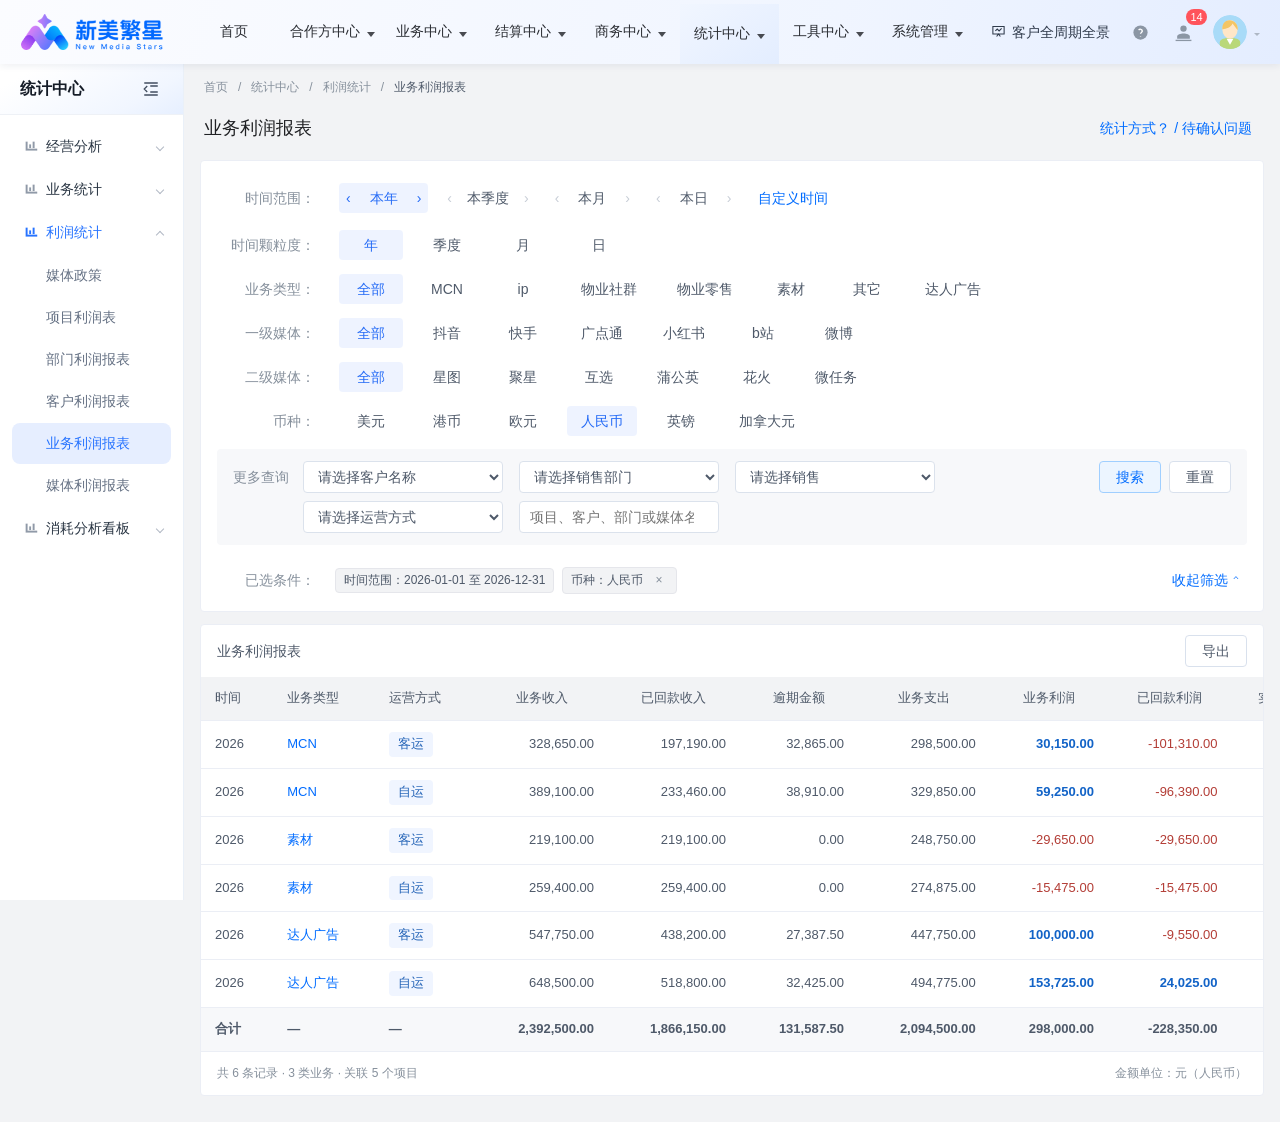
==== commit 3b7d97e1: "Match application navigation to updated menu design" ====
--- a/profit-business.html
+++ b/profit-business.html
@@ -12,7 +12,9 @@
 .distribution-controls{display:flex;flex-wrap:wrap;align-items:center;justify-content:space-between;gap:16px;margin-bottom:22px}.distribution-segment{display:flex;border:1px solid #dce3ed;border-radius:4px;overflow:hidden}.distribution-segment button{border:0;background:white;color:#4e5969;padding:7px 16px;min-height:36px}.distribution-segment button+button{border-left:1px solid #dce3ed}.distribution-segment button.active{background:#ecf5ff;color:#006cff}.distribution-segment button:hover{background:#f3f7fc}.dimension-label{font-size:12px;color:#86909c;margin-bottom:6px}.project-link{color:#006cff;text-decoration:none;cursor:pointer}.project-link:hover{text-decoration:underline}.project-link:focus-visible{outline:2px solid #006cff;outline-offset:3px;border-radius:2px}.report-nav{display:block;text-decoration:none}.report-nav:hover{background:#f2f6fc;color:#006cff}.drawer-summary{grid-template-columns:repeat(4,1fr)}@media(max-width:650px){.drawer-summary{grid-template-columns:repeat(2,1fr)}} .project-status{display:inline-block;padding:2px 8px;border-radius:4px;font-size:12px}.project-status.ongoing{background:#edf4ff;color:#1762c6}.project-status.done{background:#eaf6ef;color:#267446}#table{min-width:1250px}
 /* 复刻现有系统：顶部混合导航与统计中心树形侧栏 */
 header{height:64px;padding:0;position:sticky;top:0;z-index:10;background:linear-gradient(208deg,#e4ecff,#fafbfc 90%,#fff);box-shadow:0 1px 3px #00000014;border:0}.original-logo{width:200px;flex-shrink:0;display:flex;justify-content:center;align-items:center;padding:15px 26px}.original-logo img{width:148px;max-height:34px;object-fit:contain}.original-topnav{height:64px;display:flex;align-items:stretch;gap:0;flex:1;min-width:0;overflow:visible}.topitem{position:relative;flex-shrink:0}.toptrigger{font-size:14px;font-weight:500;color:#202124;border:0;background:none;height:64px;padding:0 14px;display:flex;align-items:center;gap:6px;white-space:nowrap}.toptrigger:hover{color:#006cff}.topitem.selected .toptrigger{color:#006cff;background:#006cff0a}.topitem.selected:after{content:'';position:absolute;bottom:0;left:18px;right:18px;height:2px;background:#006cff}.topcaret{font-size:10px;color:#86909c}.topdropdown{display:none;position:absolute;top:64px;left:0;width:200px;padding:8px;background:white;border:1px solid #ebeef5;border-radius:4px;box-shadow:0 6px 18px #20304a14;z-index:12}.topitem:focus-within .topdropdown,.topitem:hover .topdropdown{display:block}.topdropdown a{display:block;text-decoration:none;padding:9px 12px;color:#4e5969}.topdropdown a:hover{color:#006cff;background:#edf4ff}.topdropdown .small{padding:6px 12px}.header-tools{display:flex;align-items:center;gap:14px;padding:0 20px;font-size:12px;white-space:nowrap;color:#4e5969}.panorama{padding:5px 10px;border:1px solid #cbd8ef;border-radius:4px;background:#ffffff70;color:#4e5969}.avatar{display:inline-flex;align-items:center;justify-content:center;border-radius:50%;width:26px;height:26px;background:#dce9ff;color:#006cff}.layout{min-height:calc(100vh - 64px)}aside{width:200px;padding:0;background:#fff;border-right:1px solid #ebeef5;position:sticky;top:64px;align-self:flex-start;height:calc(100vh - 64px);overflow:auto}.sidebar-context{padding:16px 20px;font-size:14px;color:#202124;border-bottom:1px solid #f2f3f5;display:flex;justify-content:space-between;align-items:center}.sidegroup{margin:0}.sidegroup>summary{list-style:none;padding:0 18px;height:46px;display:flex;align-items:center;gap:10px;font-size:14px;color:#4e5969;cursor:pointer}.sidegroup>summary::-webkit-details-marker{display:none}.sidegroup>summary:after{content:'⌄';margin-left:auto;color:#b9babf;font-size:16px}.sidegroup[open]>summary:after{content:'⌃'}.sidegroup>summary:hover{background:#f7f8fa}.sidegroup.profit-group>summary{color:#006cff}.sidegroup .nav{display:block;margin:0;border-radius:0;padding:0 12px 0 44px;height:42px;line-height:42px;font-size:14px;font-weight:400;text-decoration:none;color:#4e5969}.sidegroup .nav.active{color:#006cff;background:#006cff0d;border-right:2px solid #006cff}.sidegroup .nav:hover{color:#006cff;background:#f5f8ff}.side-bottom{padding:12px 20px;font-size:12px;color:#86909c;border-top:1px solid #f2f3f5;margin-top:16px}.breadcrumb-strip{display:flex;align-items:center;gap:10px;font-size:12px;color:#86909c;margin-bottom:12px;padding:0 4px}.breadcrumb-strip b{font-weight:400;color:#4e5969}.workspace-tab{background:white;border:1px solid #ebeef5;border-radius:4px;padding:6px 14px;margin-bottom:14px;font-size:13px;color:#006cff;display:inline-block}.heading .small:first-child{display:none}@media(max-width:1350px){.header-tools .panorama{display:none}.toptrigger{padding:0 10px}.header-tools{padding:0 12px;gap:8px}}@media(max-width:1050px){.header-tools{display:none}.original-logo{width:174px;padding:12px}.original-logo img{width:138px}.toptrigger{padding:0 8px}aside{width:180px}}@media(max-width:800px){aside{display:none}.original-topnav{overflow-x:auto}.topdropdown{display:none!important}.original-logo{width:150px}.toptrigger{padding:0 12px}}
-.chart-title{flex-wrap:wrap;gap:10px}.legend{flex-wrap:wrap}.chart-frame{overflow-x:auto}.chart-frame .chart{min-width:630px}.source-tabs{display:flex;gap:24px;border-bottom:1px solid #ebeef5;margin:0 0 20px}.source-tabs button{background:none;border:0;border-bottom:2px solid transparent;padding:12px 2px;color:#65758b;cursor:pointer}.source-tabs button.active{color:#006cff;border-bottom-color:#006cff}.source-summary{display:flex;flex-wrap:wrap;gap:16px;padding:14px 16px;background:#f7f8fa;margin-bottom:16px;font-size:13px}.source-summary b{margin-left:8px;font-variant-numeric:tabular-nums}.source-table-wrap{overflow:auto;max-height:540px}.source-table{min-width:850px}.source-table th,.source-table td{padding:12px 10px;text-align:left}.source-table th:nth-last-child(-n+2),.source-table td:nth-last-child(-n+2){text-align:right}.source-table thead{position:sticky;top:0;z-index:1}.source-table .small{margin-top:3px}.operation-tag{display:inline-block;padding:2px 9px;border-radius:4px;background:#f0f5ff;color:#2464b7}#table th:nth-child(3),#table td:nth-child(3){text-align:left}</style></head><body>
+.chart-title{flex-wrap:wrap;gap:10px}.legend{flex-wrap:wrap}.chart-frame{overflow-x:auto}.chart-frame .chart{min-width:630px}.source-tabs{display:flex;gap:24px;border-bottom:1px solid #ebeef5;margin:0 0 20px}.source-tabs button{background:none;border:0;border-bottom:2px solid transparent;padding:12px 2px;color:#65758b;cursor:pointer}.source-tabs button.active{color:#006cff;border-bottom-color:#006cff}.source-summary{display:flex;flex-wrap:wrap;gap:16px;padding:14px 16px;background:#f7f8fa;margin-bottom:16px;font-size:13px}.source-summary b{margin-left:8px;font-variant-numeric:tabular-nums}.source-table-wrap{overflow:auto;max-height:540px}.source-table{min-width:850px}.source-table th,.source-table td{padding:12px 10px;text-align:left}.source-table th:nth-last-child(-n+2),.source-table td:nth-last-child(-n+2){text-align:right}.source-table thead{position:sticky;top:0;z-index:1}.source-table .small{margin-top:3px}.operation-tag{display:inline-block;padding:2px 9px;border-radius:4px;background:#f0f5ff;color:#2464b7}#table th:nth-child(3),#table td:nth-child(3){text-align:left}</style><link rel="stylesheet" href="assets/navigation.css">
+<script src="assets/navigation.js" defer></script>
+</head><body>
 <header><a class="original-logo" href="profit-project.html" aria-label="新美繁星"><img src="[data-uri]" alt="新美繁星"></a><nav class="original-topnav" aria-label="一级导航"><div class="topitem"><button type="button" class="toptrigger">首页</button></div><div class="topitem"><button type="button" class="toptrigger">合作方中心<span class="topcaret">▾</span></button></div><div class="topitem"><button type="button" class="toptrigger">业务中心<span class="topcaret">▾</span></button></div><div class="topitem"><button type="button" class="toptrigger">结算中心<span class="topcaret">▾</span></button></div><div class="topitem"><button type="button" class="toptrigger">商务中心<span class="topcaret">▾</span></button></div><div class="topitem selected"><button type="button" class="toptrigger" aria-current="true">统计中心<span class="topcaret">▾</span></button><div class="topdropdown"><div class="small">利润统计</div><a href="media-policy.html">媒体政策</a><a href="profit-project.html">项目利润表</a><a href="profit-department.html">部门利润报表</a><a href="profit-business.html">业务利润报表</a><a href="profit-media.html">媒体利润报表</a></div></div><div class="topitem"><button type="button" class="toptrigger">工具中心<span class="topcaret">▾</span></button></div><div class="topitem"><button type="button" class="toptrigger">系统管理<span class="topcaret">▾</span></button></div></nav><div class="header-tools"><span class="panorama">客户全周期全景</span><span aria-label="通知"><svg width="16" height="16" viewBox="0 0 20 20" aria-hidden="true" style="vertical-align:middle"><path d="M5 13V8a5 5 0 0 1 10 0v5l2 2H3l2-2m3 4h4" fill="none" stroke="currentColor" stroke-width="1.4" stroke-linejoin="round"/></svg> 0</span><span class="avatar">A</span><span>admin⌄</span></div></header>
 <div class="layout"><aside aria-label="统计中心菜单"><div class="sidebar-context">统计中心<span>≡</span></div><details class="sidegroup"><summary><svg viewBox="0 0 20 20" width="16" height="16" aria-hidden="true"><path d="M3 3v14h14M6 12V8m4 4V5m4 7V9" fill="none" stroke="currentColor" stroke-width="1.4" stroke-linecap="round"/></svg>经营分析</summary><span class="nav">业务管理报表</span><span class="nav">应收统计报表</span><span class="nav">应付统计报表</span><span class="nav">欠款统计报表</span><span class="nav">回款健康统计</span><span class="nav">逾期报表统计</span><span class="nav">业绩报表统计</span></details><details class="sidegroup"><summary><svg viewBox="0 0 20 20" width="16" height="16" aria-hidden="true"><path d="M3 3v14h14M6 12V8m4 4V5m4 7V9" fill="none" stroke="currentColor" stroke-width="1.4" stroke-linecap="round"/></svg>业务统计</summary><span class="nav">业务统计</span></details><details class="sidegroup profit-group" open><summary><svg viewBox="0 0 20 20" width="16" height="16" aria-hidden="true"><path d="M3 3v14h14M6 12V8m4 4V5m4 7V9" fill="none" stroke="currentColor" stroke-width="1.4" stroke-linecap="round"/></svg>利润统计</summary><a class="nav report-nav" href="media-policy.html">媒体政策</a><a class="nav report-nav" href="profit-project.html">项目利润表</a><a class="nav report-nav" href="profit-department.html">部门利润报表</a><a class="nav report-nav" href="profit-customer.html">客户利润报表</a><a class="nav report-nav active" href="profit-business.html" aria-current="page">业务利润报表</a><a class="nav report-nav" href="profit-media.html">媒体利润报表</a></details><details class="sidegroup"><summary><svg viewBox="0 0 20 20" width="16" height="16" aria-hidden="true"><path d="M3 3v14h14M6 12V8m4 4V5m4 7V9" fill="none" stroke="currentColor" stroke-width="1.4" stroke-linecap="round"/></svg>消耗分析看板</summary></details><div class="side-bottom"></div></aside>
 <main><div class="breadcrumb-strip"><span>首页</span><span>/</span><span>统计中心</span><span>/</span><span>利润统计</span><span>/</span><b>业务利润报表</b></div><div class="heading"><div><div class="small">统计中心 / 利润统计 / 业务利润报表</div><h1>业务利润报表</h1><div class="small">从项目到经营维度，查看收入、成本与利润贡献</div></div><button class="link" id="questions">统计方式？ / 待确认问题</button></div>
--- a/assets/navigation.css
+++ b/assets/navigation.css
@@ -0,0 +1,56 @@
+/* Shared application navigation. */
+:root{--shell-header:64px;--shell-sidebar:184px;--shell-blue:#2874ff}
+header.app-header{height:var(--shell-header);padding:0;position:sticky;top:0;z-index:30;display:flex;align-items:stretch;background:linear-gradient(108deg,#fbfcff 0%,#f0f5ff 65%,#e4edff 100%);border:0;box-shadow:0 2px 7px #162e5712}
+.app-header .original-logo{width:var(--shell-sidebar);min-width:var(--shell-sidebar);padding:12px 20px;display:flex;justify-content:center;align-items:center}
+.app-header .original-logo img{width:142px;max-height:38px;object-fit:contain}
+.app-header .shell-topnav{display:flex;flex:1;min-width:0;align-items:stretch;gap:0}
+.shell-topitem{position:relative;display:flex;flex:1;max-width:116px;min-width:62px}
+.shell-topbutton{width:100%;height:64px;padding:0 9px;border:0;background:transparent;color:#2a2d33;font:500 14px 'Microsoft YaHei',sans-serif;display:flex;justify-content:center;align-items:center;gap:7px;white-space:nowrap;cursor:pointer}
+.shell-topitem.selected{background:linear-gradient(145deg,#f1f6ff,#e3edff)}
+.shell-topitem.selected:after{display:none}
+.shell-topbutton:hover,.shell-topbutton:focus-visible{background:#e5eeff;color:#2366d9}
+.shell-caret{width:0;height:0;border-left:4px solid transparent;border-right:4px solid transparent;border-top:5px solid currentColor;opacity:.85;margin-top:4px}
+.shell-topdropdown{position:absolute;top:calc(100% - 1px);left:0;min-width:176px;max-height:70vh;overflow:auto;display:none;background:#fff;border:1px solid #e6ebf4;padding:7px;border-radius:7px;box-shadow:0 8px 22px #263a5b1a;z-index:40}
+.shell-topitem:hover .shell-topdropdown,.shell-topitem:focus-within .shell-topdropdown{display:block}
+.shell-topdropdown button,.shell-topdropdown a{display:block;width:100%;padding:9px 12px;text-align:left;border:0;border-radius:4px;background:none;color:#4e5969;font:14px 'Microsoft YaHei',sans-serif;text-decoration:none;white-space:nowrap;cursor:pointer}
+.shell-topdropdown button:hover,.shell-topdropdown a:hover{background:#edf3ff;color:#2874ff}
+.shell-header-tools{display:flex;align-items:center;gap:17px;padding:0 20px 0 14px;flex-shrink:0;color:#8e98a6}
+.shell-panorama svg{width:15px;height:15px;flex-shrink:0}
+.shell-panorama{display:flex;align-items:center;gap:6px;white-space:nowrap;color:#303b4c;font-size:14px}
+.shell-tool{position:relative;background:none;border:0;padding:0;color:#8b96a4;display:flex;align-items:center;justify-content:center;min-width:26px;min-height:32px}
+.shell-tool svg{width:19px;height:19px}
+.shell-notification-count{position:absolute;top:-7px;right:-11px;font-size:11px;line-height:16px;height:16px;min-width:21px;border-radius:8px;background:#ff535b;color:white;text-align:center;padding:0 3px}
+.shell-profile{display:flex;align-items:center;gap:7px;color:#a4adba}
+.shell-profile svg{width:34px;height:34px;border-radius:50%}
+.shell-profile .shell-caret{border-width:3px}
+.layout{min-height:calc(100vh - var(--shell-header))}
+aside.app-sidebar{width:var(--shell-sidebar);min-width:var(--shell-sidebar);height:calc(100vh - var(--shell-header));position:sticky;top:var(--shell-header);align-self:flex-start;display:block;padding:0;overflow:auto;background:white;border-right:1px solid #eaf0f8;scrollbar-width:thin;scrollbar-color:#d5dce7 transparent}
+.app-sidebar .sidebar-context{height:51px;padding:0 18px 0 20px;display:flex;justify-content:space-between;align-items:center;border-bottom:1px solid #eef1f6;background:linear-gradient(150deg,#fff 15%,#f1f6ff 75%,#e6efff);color:#151c27;font-size:16px;font-weight:650;white-space:nowrap}
+.shell-collapse{border:0;background:none;color:#424e60;cursor:pointer;padding:5px;display:flex;align-items:center}
+.shell-collapse svg{height:18px;width:18px}
+.shell-side-list{padding:10px 0 16px}
+.app-sidebar .sidegroup{margin:0}
+.app-sidebar .sidegroup>summary,.shell-side-single{height:43px;display:flex;align-items:center;gap:8px;padding:0 18px 0 24px;border:0;width:100%;background:none;list-style:none;color:#293543;font-size:14px;cursor:pointer;text-decoration:none;white-space:nowrap}
+.app-sidebar .sidegroup>summary::-webkit-details-marker{display:none}
+.app-sidebar .sidegroup>summary:after{content:'';width:5px;height:5px;flex-shrink:0;border:solid #b2b9c5;border-width:0 1.4px 1.4px 0;transform:rotate(45deg);margin-left:auto;margin-right:2px}
+.app-sidebar .sidegroup[open]>summary:after{transform:rotate(225deg);margin-top:5px}
+.app-sidebar .sidegroup>summary:hover,.shell-side-single:hover{background:#f7f9fe}
+.shell-side-icon{width:14px;height:16px;flex-shrink:0;color:#909aa8;display:inline-flex;align-items:center}
+.shell-side-icon svg{width:14px;height:16px;fill:currentColor;stroke:currentColor}
+.app-sidebar .sidegroup.current>summary,.app-sidebar .sidegroup.current>summary .shell-side-icon,.shell-side-single.active,.shell-side-single.active .shell-side-icon{color:#2874ff}
+.app-sidebar .sidegroup .nav{display:flex;align-items:center;width:calc(100% - 24px);margin:1px 12px;min-height:41px;height:auto;line-height:1.4;padding:10px 10px 10px 34px;border:0;border-radius:8px;background:none;text-align:left;color:#657184;font:14px 'Microsoft YaHei',sans-serif;white-space:nowrap;text-decoration:none;cursor:pointer}
+.app-sidebar .sidegroup .nav.active{background:#e6eeff;color:#2874ff;border:0;border-radius:8px;font-weight:400}
+.app-sidebar .sidegroup .nav:hover{background:#f0f5ff;color:#2874ff}
+.shell-new{font-size:9px;background:#ff7b14;border-radius:3px;padding:1px 4px;color:white;line-height:12px;margin-left:auto}
+body.shell-collapsed{--shell-sidebar:64px}
+body.shell-collapsed .original-logo{padding:9px;overflow:hidden}
+body.shell-collapsed .original-logo img{max-width:none;width:142px;object-fit:cover;object-position:left;height:36px;transform:translateX(48px)}
+body.shell-collapsed .sidebar-context{padding:0 18px;justify-content:center}
+body.shell-collapsed .sidebar-context>span,body.shell-collapsed .side-label,body.shell-collapsed .sidegroup>summary:after,body.shell-collapsed .sidegroup .nav,body.shell-collapsed .shell-new{display:none}
+body.shell-collapsed .app-sidebar .sidegroup>summary,body.shell-collapsed .shell-side-single{justify-content:center;padding:0}
+button:focus-visible,a:focus-visible,summary:focus-visible{outline:2px solid #78a6ff;outline-offset:-2px}
+@media(min-width:1750px){:root{--shell-sidebar:210px}.app-header .original-logo img{width:160px}.shell-topitem{max-width:142px}.shell-topbutton{font-size:15px}.shell-panorama{font-size:15px}.app-sidebar .sidegroup>summary,.shell-side-single{height:46px;font-size:15px}.app-sidebar .sidegroup .nav{min-height:44px;font-size:15px}}
+@media(max-width:1250px){.shell-header-tools{gap:10px;padding:0 12px}.shell-panorama{display:none}.shell-topbutton{padding:0 6px;font-size:13px}.shell-topitem{min-width:58px}.shell-topbutton{gap:5px}}
+@media(max-width:900px){:root{--shell-sidebar:166px}.shell-header-tools{gap:8px}.shell-tool.help{display:none}.app-header .original-logo img{width:128px}.app-header .original-logo{padding:10px 14px}.app-sidebar .sidegroup>summary,.shell-side-single{padding-left:18px}.app-sidebar .sidegroup .nav{padding-left:27px}.app-header .shell-topnav{overflow-x:auto}.shell-topitem{flex:none;min-width:80px}.shell-topdropdown{display:none!important}}
+@media(max-width:650px){:root{--shell-sidebar:56px}.shell-header-tools{display:none}.app-header .original-logo{display:none}.app-sidebar .sidebar-context{justify-content:center;padding:0}.app-sidebar .sidebar-context>span,.app-sidebar .side-label,.app-sidebar .sidegroup>summary:after,.app-sidebar .sidegroup .nav,.app-sidebar .shell-new{display:none}.app-sidebar .sidegroup>summary,.shell-side-single{padding:0;justify-content:center}.app-header .shell-topnav{width:100%}.shell-topitem{min-width:90px}}
+@media(prefers-reduced-motion:reduce){*{scroll-behavior:auto!important}}
